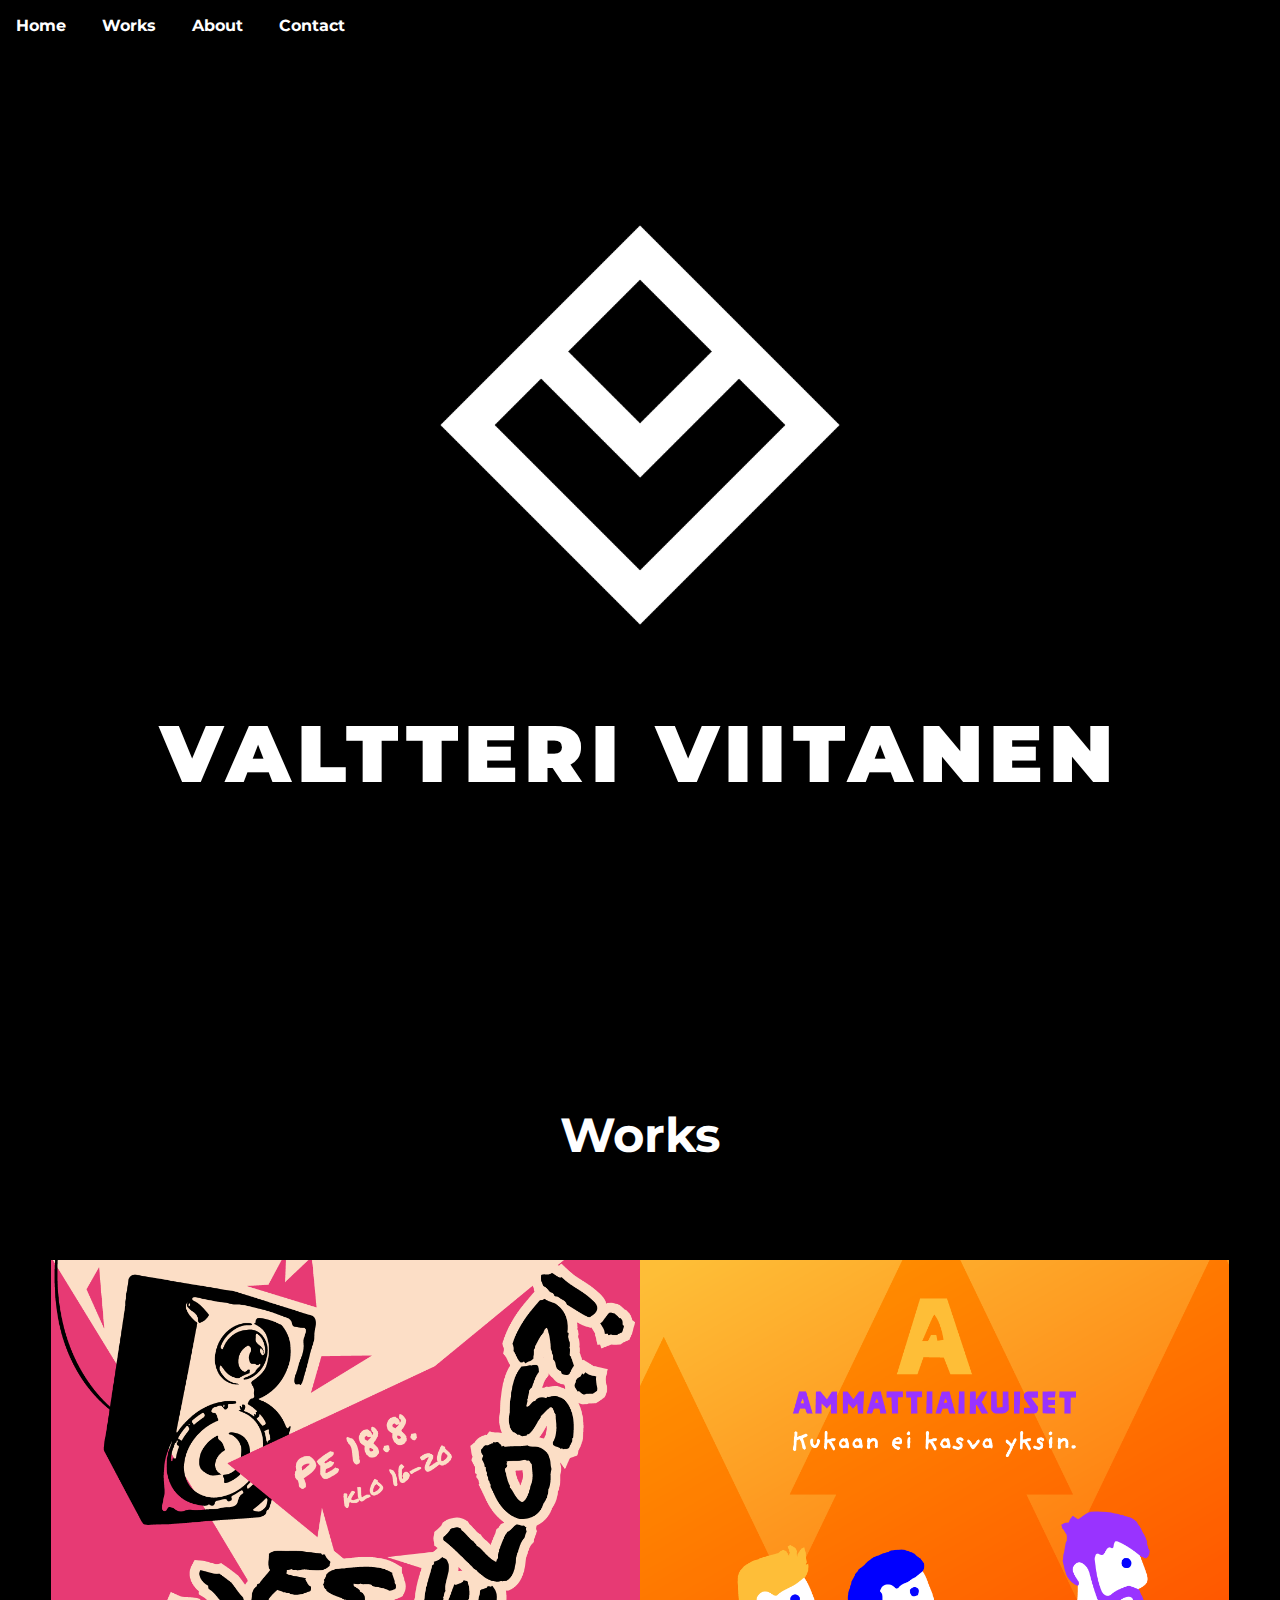
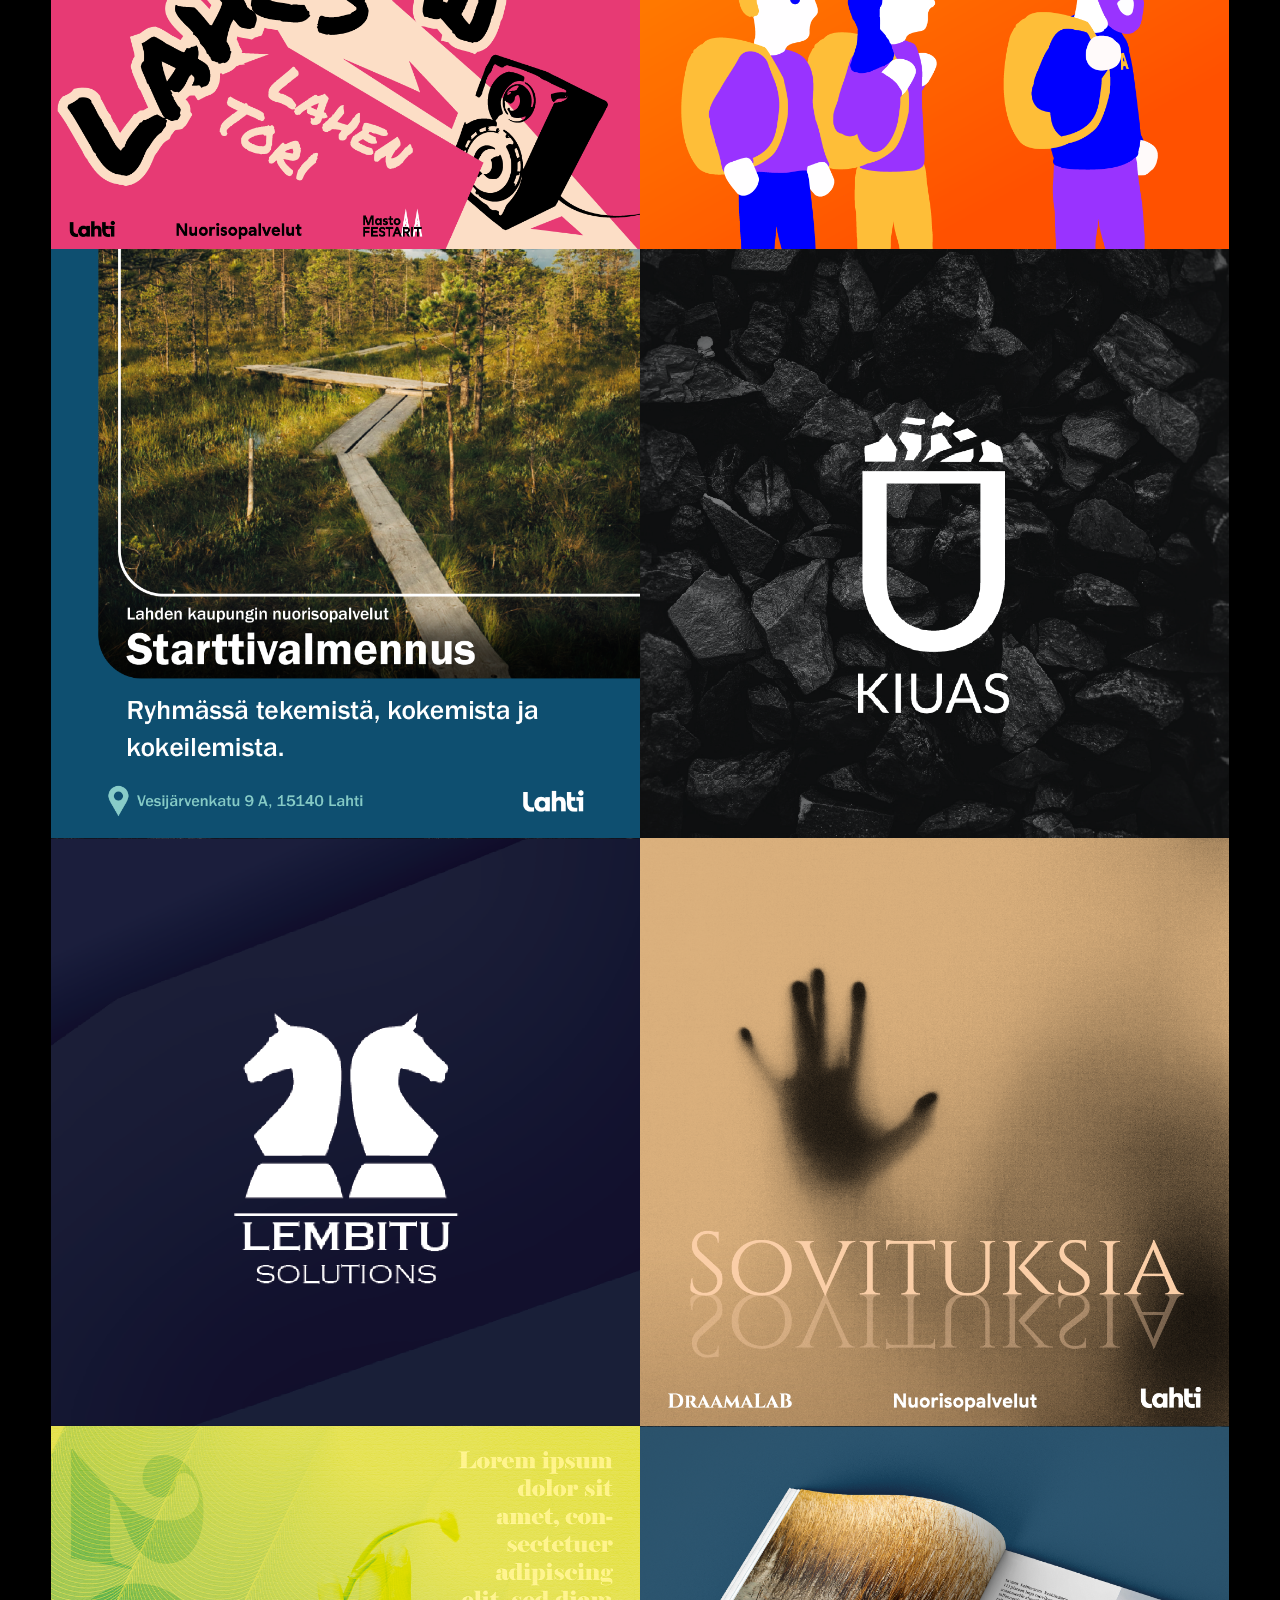
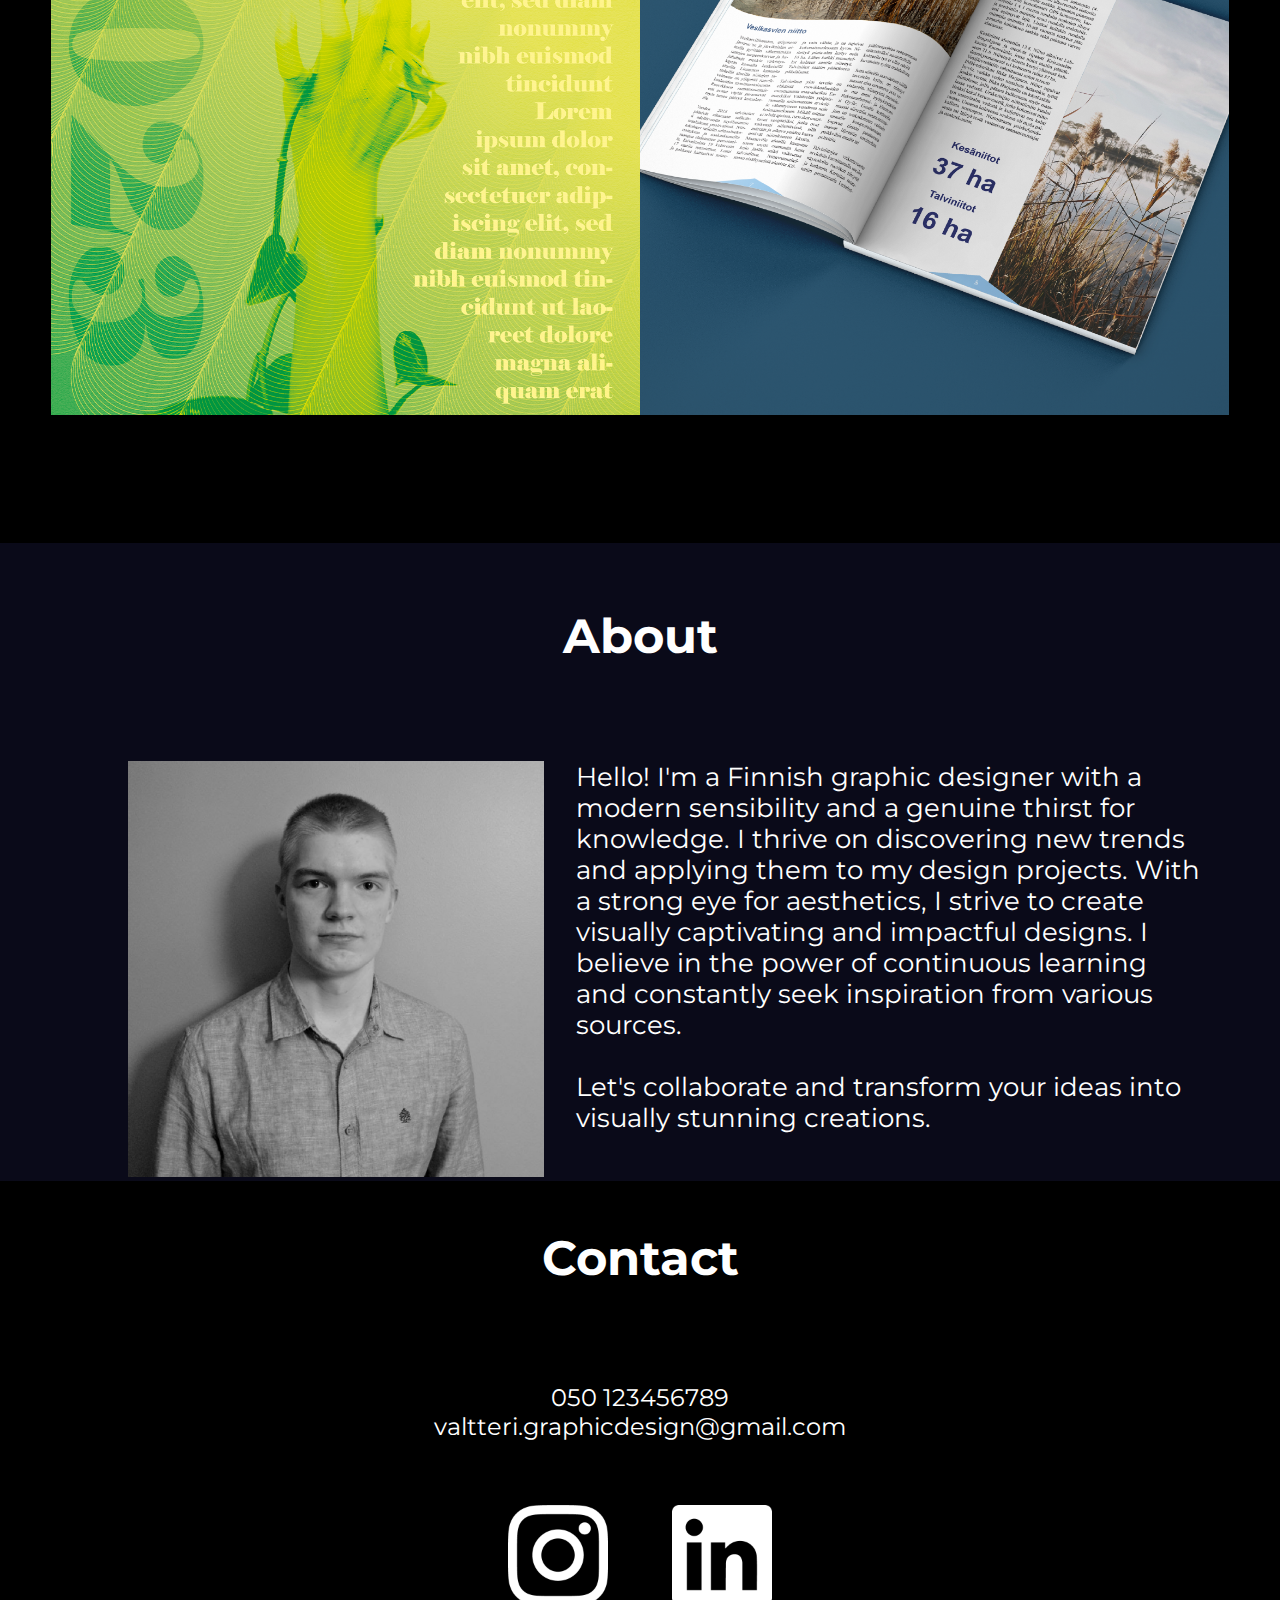
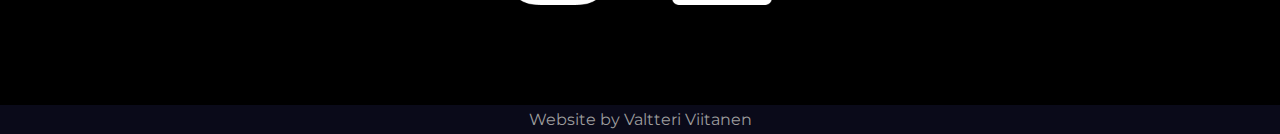
==== index.html @ b4499eb2 "Updated files" ====
<!doctype html>
<html>
<head>
<meta charset="utf-8">
<title>Valtteri Viitanen Portfolio</title>
<link rel="icon" type="image/x-icon" href="img/logo.ico">
<link href="Styles.css" rel="stylesheet" type="text/css">
<link rel="stylesheet" href="https://fonts.googleapis.com/css2?family=Montserrat">
	

</head>
<header>
	<nav>
	<ul class="navigation-bar"><b>
		<li><a href="#" class="navigation">Home</a></li>
		<li><a href="#gallery" class="navigation">Works</a></li>
		<li><a href="#about" class="navigation">About</a></li>
		<li><a href="#contact" class="navigation">Contact</a></li>
		</b>
		</ul>
	</nav>
</header>

	<body style="background-color: black">
	<img src="img/logo-02.png" alt="logo" width="546" height="546" class="mainlogo"/>
<h1><strong>Valtteri Viitanen</strong></h1>
		
		
<section class="gallery">
	  <h2 id="gallery">
			Works</h2>
  <div  class="grid">
	<div class="img-wrapper">
		<a href="VV work 1.html">
		<img class="blur" src="img/Lahes_Elos_Instagram_1080x1080_Pinkki.png" alt="poster"></a>
		<div class="content fade"><a href="VV work 1.html">Lahes Elos?!</div>
	  </div><div class="img-wrapper">
		<a href="VV work 2.html">
		<img class="blur" src="img/aa-kuvitus4.png" alt="logo"></a>
		<div class="content fade"><a href="VV work 2.html">Ammattiaikuiset</a></div>
	  </div><div class="img-wrapper">
		<a href="VV work 3.html">
		<img class="blur" src="img/gallery-print.png" alt="print"></a>
		<div class="content fade"><a href="VV work 3.html">Lahti youth-services flyers</a></div>
	  </div><div class="img-wrapper">
		<a href="VV work 4.html">
		<img class="blur" src="img/kiuas-gallery-01.png" alt="render"></a>
		<div class="content fade"><a href="VV work 4.html">Kiuas</a></div>
	  </div><div class="img-wrapper">
		<a href="VV work 5.html">
		<img class="blur" src="img/lembitu-gallery-01.png" alt="some"></a>
		<div class="content fade"><a href="VV work 5.html">Lembitu Solutions</a></div>
	  </div><div class="img-wrapper">
		<a href="VV work 6.html">
		<img class="blur" src="img/Sovituksia_Instagram_1x1-01.png" alt="illustration"></a>
		<div class="content fade"><a href="VV work 6.html">Sovituksia</a></div>
	</div><div class="img-wrapper">
		<a href="VV work 7.html">
		<img class="blur" src="img/gallery-poster.png" alt="illustration"></a>
		<div class="content fade"><a href="VV work 7.html">Lahti youth-services</a></div>
	</div><div class="img-wrapper">
		<a href="VV work 8.html">
		<img class="blur" src="img/vesijärvi-gallery-01.png" alt="illustration"></a>
		<div class="content fade"><a href="VV work 8.html">Päijät-Hämeen Vesijärvisäätiö</a></div>
	  </div>
	</div>
	</section>

<section class="about">
	<h2 id="about">
			About</h2>
<div class="about-container">
	<div class="about-img"><img src="img/valtteri_bw-01.png" alt=""></div>
	<div class="about-txt"><p> Hello! I'm a Finnish graphic designer with a modern sensibility and a genuine thirst for knowledge. I thrive on discovering new trends and applying them to my design projects. With a strong eye for aesthetics, I strive to create visually captivating and impactful designs. I believe in the power of continuous learning and constantly seek inspiration from various sources.<br><br>Let's collaborate and transform your ideas into visually stunning creations.</p></div></div>
		</section>
		
<section class="contact">
	
	</section>
	<h2 id="contact">
			Contact</h2>
	<ul class="contact">
		<li>050 123456789 </li>
		<li>valtteri.graphicdesign@gmail.com </li>
		</ul>
	<div class="social-media">
		<a href="https://www.instagram.com/theakkiv/"><img src="img/ig-logo.png" alt=""></a>
		<a href=""><img src="img/in-logo.png" alt=""></a>
		</div>
</body>
	<footer><p>Website by Valtteri Viitanen</p></footer>
</html>
---- Styles.css ----
@charset "utf-8";
* {
margin:0;
padding:0;
}

body{
	margin: 0;
	overflow-x: hidden;
}

html {
  scroll-behavior: smooth;
}

h1{
	color: #FFFFFF;
	font-family:Montserrat;
	text-align: center;
	font-size: 5em;
	text-transform: uppercase;
	letter-spacing: 0.08em;
	padding-bottom: 3.2em;
	padding-top: 1em;
}

.mainlogo {
	padding-top: 25vh;
	display: block;
	margin-left: auto;
	margin-right: auto;
	width: 20%;
	height: 20%;
	min-width: 400px;
}

.navigation-bar{
	position: fixed;
	background: rgba(0,0,0,1);
	padding: 1em;
	z-index: 2;
	width: 100%;
}

.navigation-bar li{
	display: inline;
	padding-right: 2em;
	
}

a{
	color: #FFFFFF;
	text-decoration: none;
	font-family:Montserrat;
}

.navigation:hover{
	text-decoration: underline;
	color: rgba(255,88,0,1.00)
}

.navigation-bar ul {
  position: fixed;
  top: 0;
  width: 100%;
}

h2{
	color: #FFFFFF;
	font-family:Montserrat;
	text-align: center;
	font-size: 3em;
	padding-top: 1em;
	padding-bottom: 2em;
}

.gallery {
	padding-bottom: 8em;
	padding-left: 4vw;
	padding-right: 4vw;
}

.grid{
	display: grid;
	grid-template-columns: repeat(auto-fit, minmax(500px, 1fr));
}

.img-wrapper{
	position: relative;
	overflow: hidden;
}

.img-wrapper img{
	display: block;
	width: 100%;
	aspect-ratio: 1 / 1;
	object-fit: cover;
	object-position: center;
	}

.img-wrapper .content{
	position: absolute;
	inset: 0;
	font-size: 4em;
	font-family: montserrat;
	color: white;
	padding: 1em;
	background: rgba(0,0,0,0.70);
	display: flex;
	justify-content: center;
	align-items: center;
}

.img-wrapper img,
.img-wrapper .content{
	transition: 250ms ease-in-out;
	}

.img-wrapper .content.fade{
	opacity: 0;
}

.img-wrapper:hover .content.fade{
	opacity: 1;
}

.img-wrapper:hover img.blur{
	filter: blur(5px);
}

.about{
	padding-top: 1em;
	background: rgba(10,10,25,1.00);
}

.about p{
	color: white;
	font-family: montserrat;
	font-size: clamp(20px, 2vw, 28px);
}

.float-container{
	display: flex;
	padding-left: 2vw;
	padding-right: 2vw;

}

.portrait{
	width: 40vw;
	padding: 3vw;
}

.contact li{
	color: white;
	font-family: montserrat;
	font-size: clamp(16px, 3vw, 24px);
	text-align: center
	
}

.social-media{
	display: flex;
	justify-content: center;
	padding: 4em;
	padding-bottom: 6em;
}

.social-media img{
	padding-left: 2em;
	padding-right: 2em;
	max-width: clamp(40px, 20vw, 100px);
	height: auto;
	transition: transform .2s;
}

footer{
	color:rgba(157,157,157,1.00);
	font-family: montserrat;
	text-align: center;
	padding-bottom: 5px;
	padding-top: 5px;
	background: rgba(10,10,25,1.00);
}

.works {
	padding-top: 1em;
	padding-bottom: 1em;
	background: rgba(10,10,25,1.00);
}

.works-images{
	max-width: 95vw;
	display: block;
	margin-left: auto;
	margin-right: auto;
}

.works-images img{
	display: block;
	margin-left: auto;
	margin-right: auto;
	height: auto;
	width: auto;
	max-width: 100%;
	max-height: 90vh;
	padding-bottom: 1.5em;
	padding-top: 1.5em;
}

.social-media img:hover{
	transform: scale(1.1);
}

.description p{
	color: rgba(150,150,175,1.00);
	font-family: montserrat;
	text-align: center;
	padding: 1em;
}

.description{
	background: rgba(10,10,25,1.00);
	display: block;
	margin-left: auto;
	margin-right: auto;
	max-width: 1000px;
	width: auto;
	height: auto;
	margin-top: 6em;
}

.description h3{
	color: white;
	font-family: montserrat;
	text-align: center;
	padding-top: 1em;
}

.about-container{
	display: flex;
	flex-direction: row;
	padding-left: 5em;
	padding-right: 5em;
	max-width: 1200px;
	margin-left: auto;
	margin-right: auto;
}

.about-img{
	flex: 0.8;
	margin-left: 3em;
}

.about-txt{
	flex: 1.2;
	margin-left: 2em;
	margin-bottom: 2em;
}

.about-img img{
	width: 100%;
}

@media (max-width: 1000px) {
	.about-container{
		flex-direction: column;
		text-align: center;
		padding-left: 0;
		padding-right: 0;
	}
	.about-img{
		width: 80vw;
		display: block;
		margin-left: auto;
		margin-right: auto;
	}
	.about-txt{
		margin-left: 0;
		margin-bottom: 0;
		padding: 2em;
	}
}

.works-image-2{
	display: flex;
	flex-wrap: wrap;
}
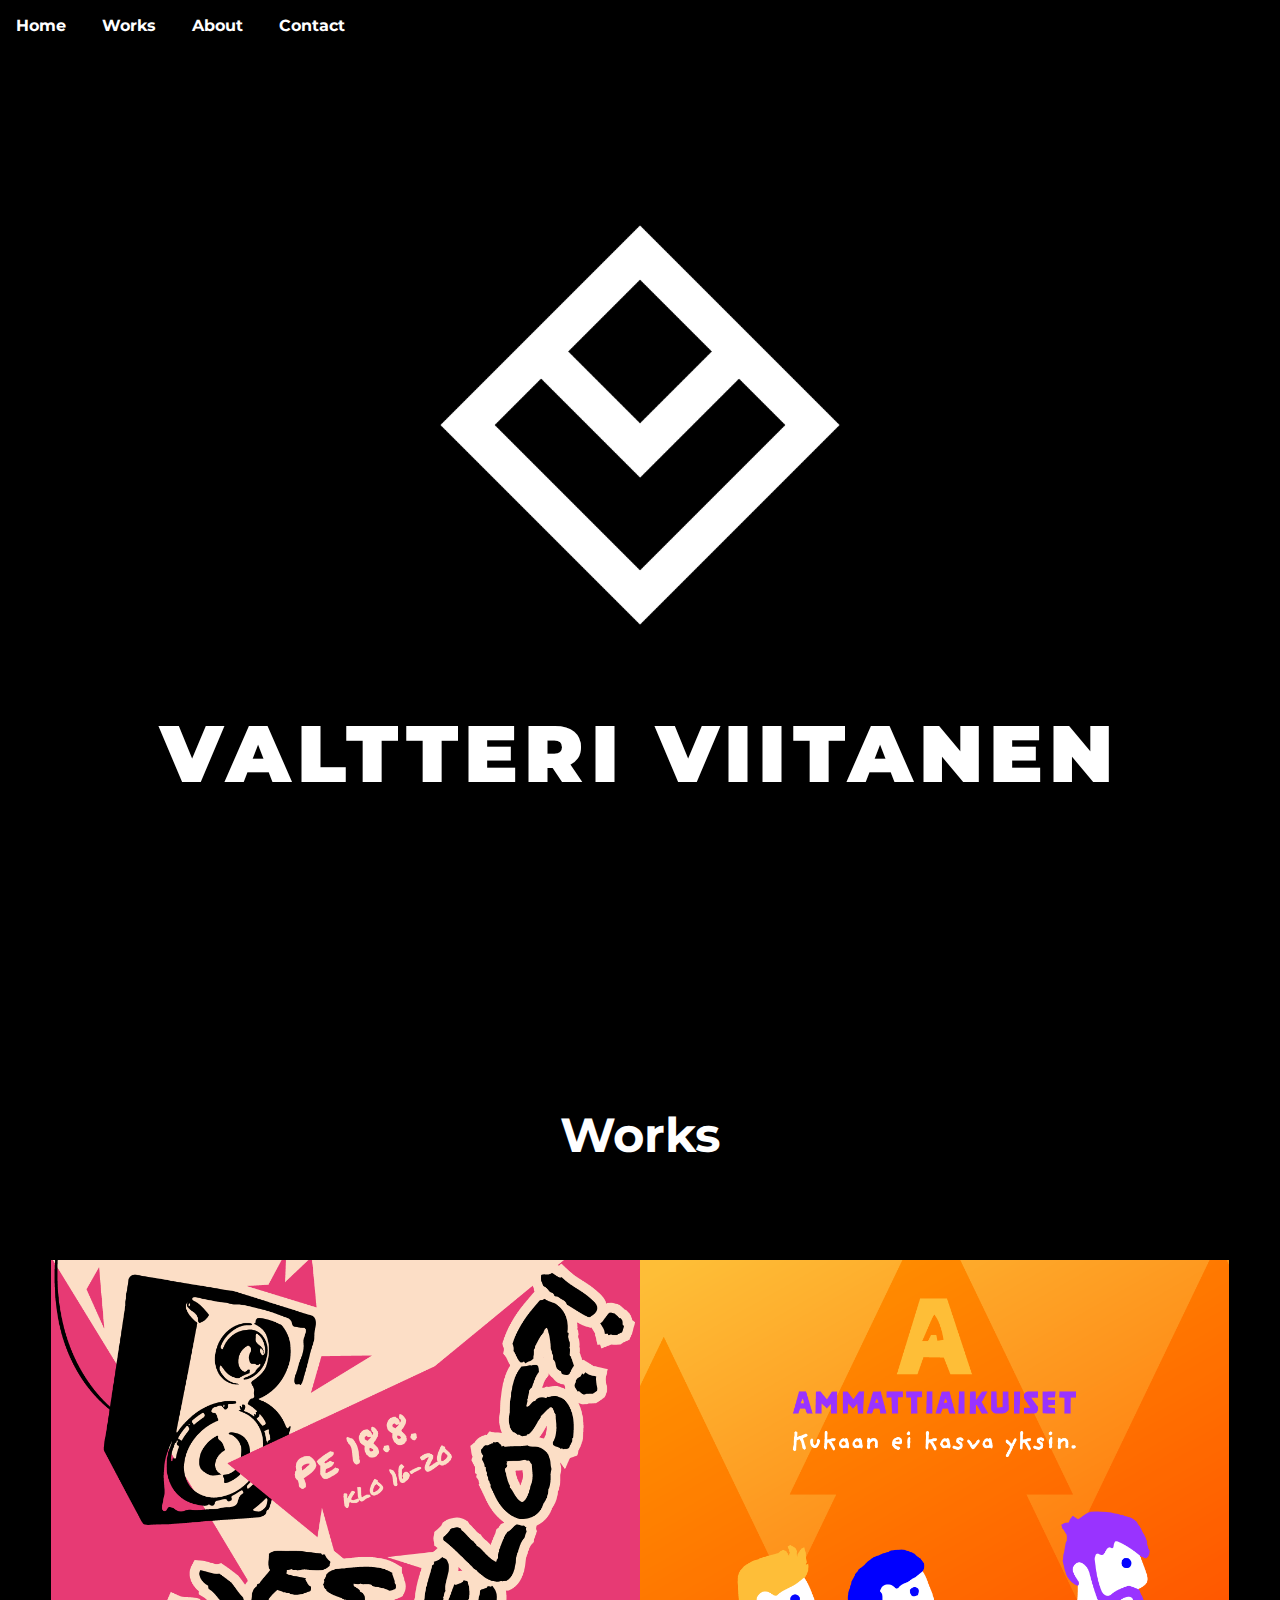
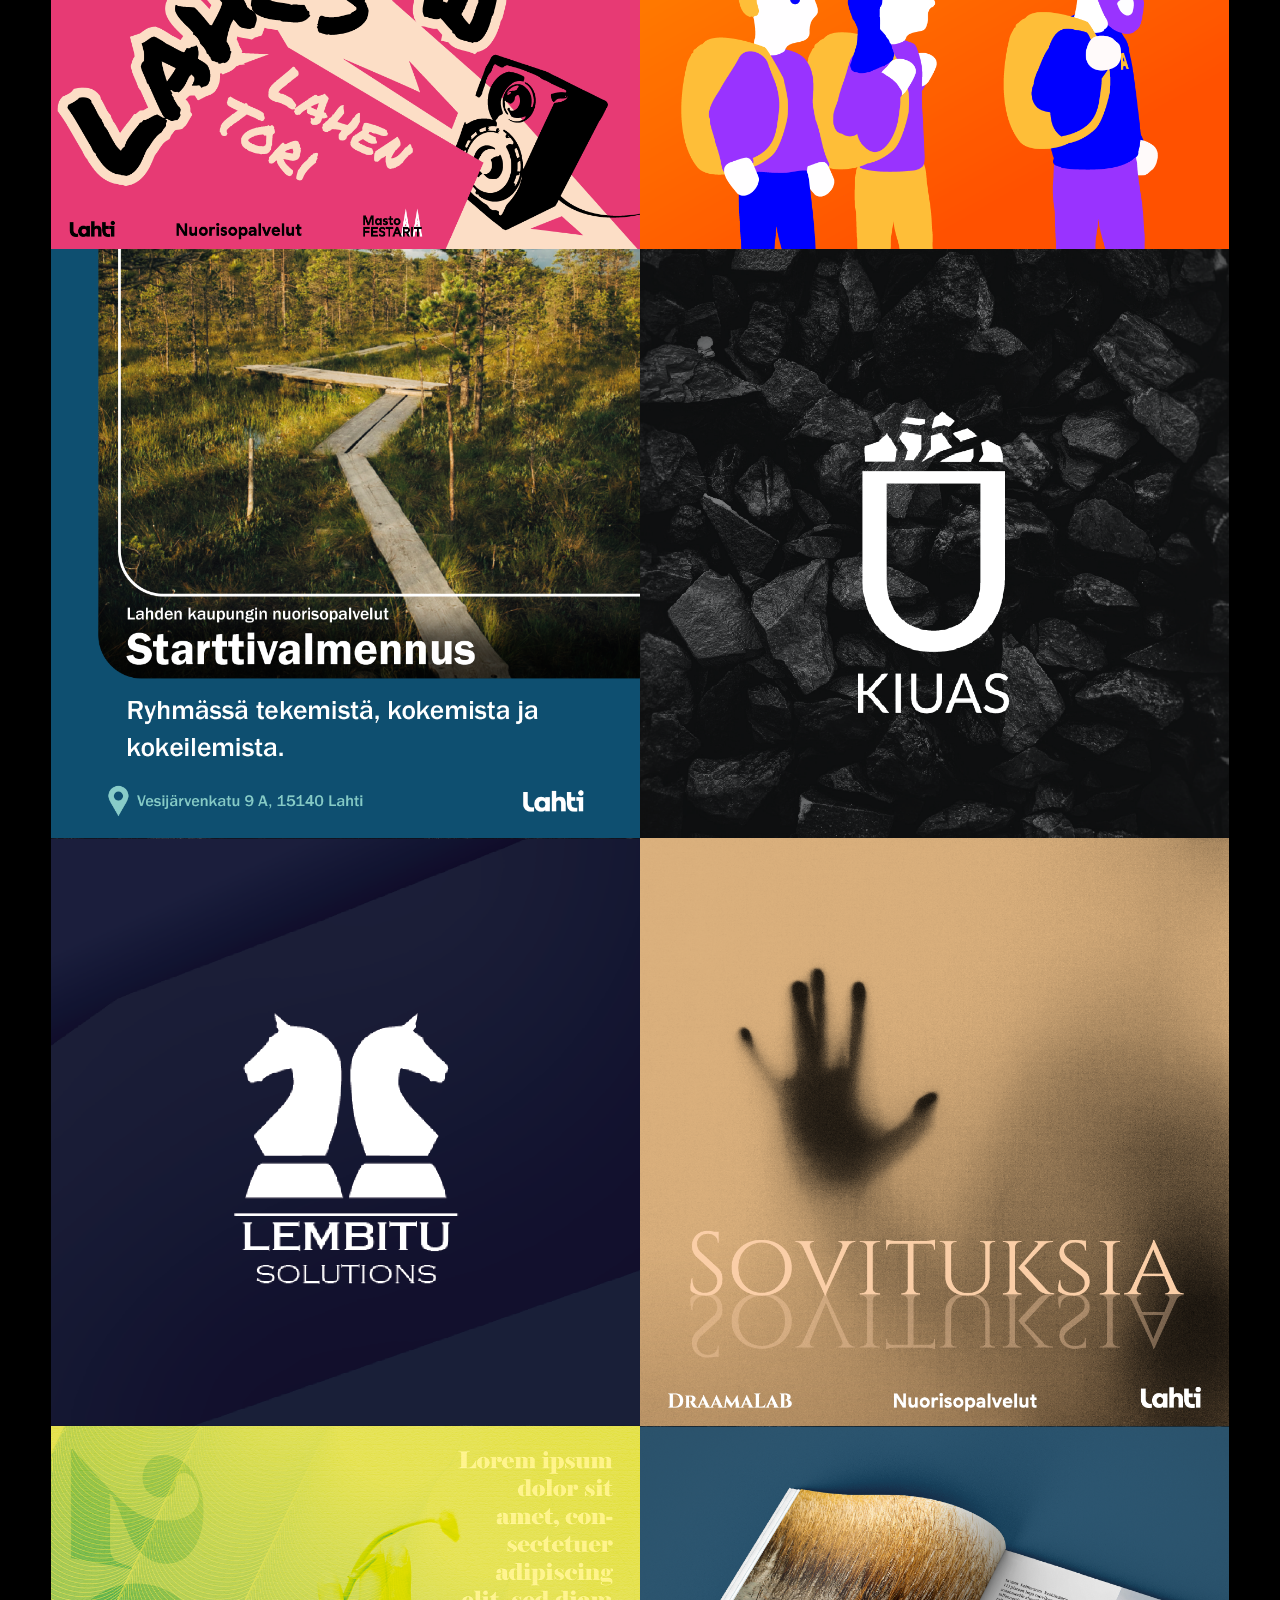
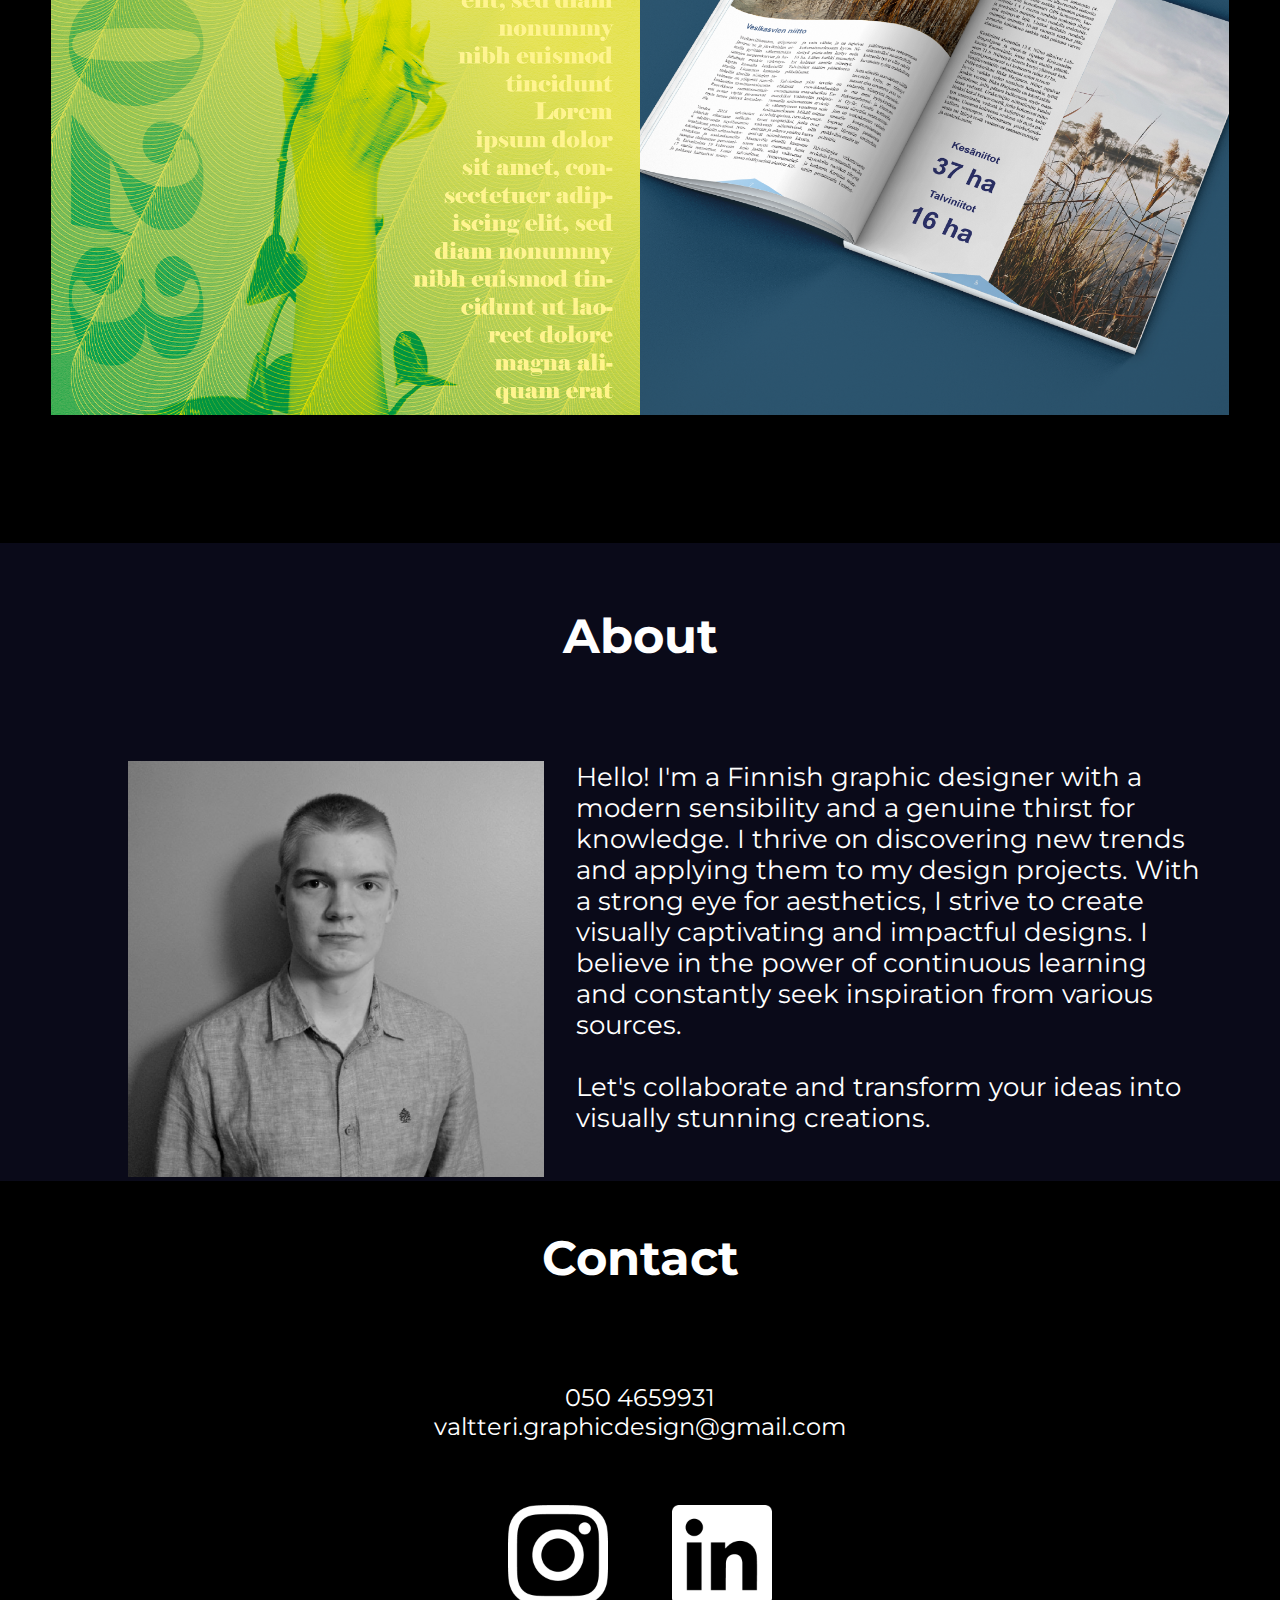
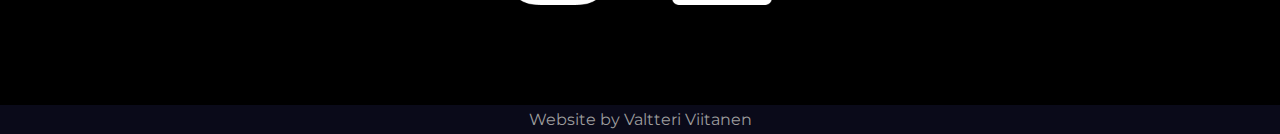
==== commit e25a3cba: "contact fix" ====
--- a/index.html
+++ b/index.html
@@ -80,7 +80,7 @@
 	<h2 id="contact">
 			Contact</h2>
 	<ul class="contact">
-		<li>050 123456789 </li>
+		<li>050 4659931 </li>
 		<li>valtteri.graphicdesign@gmail.com </li>
 		</ul>
 	<div class="social-media">
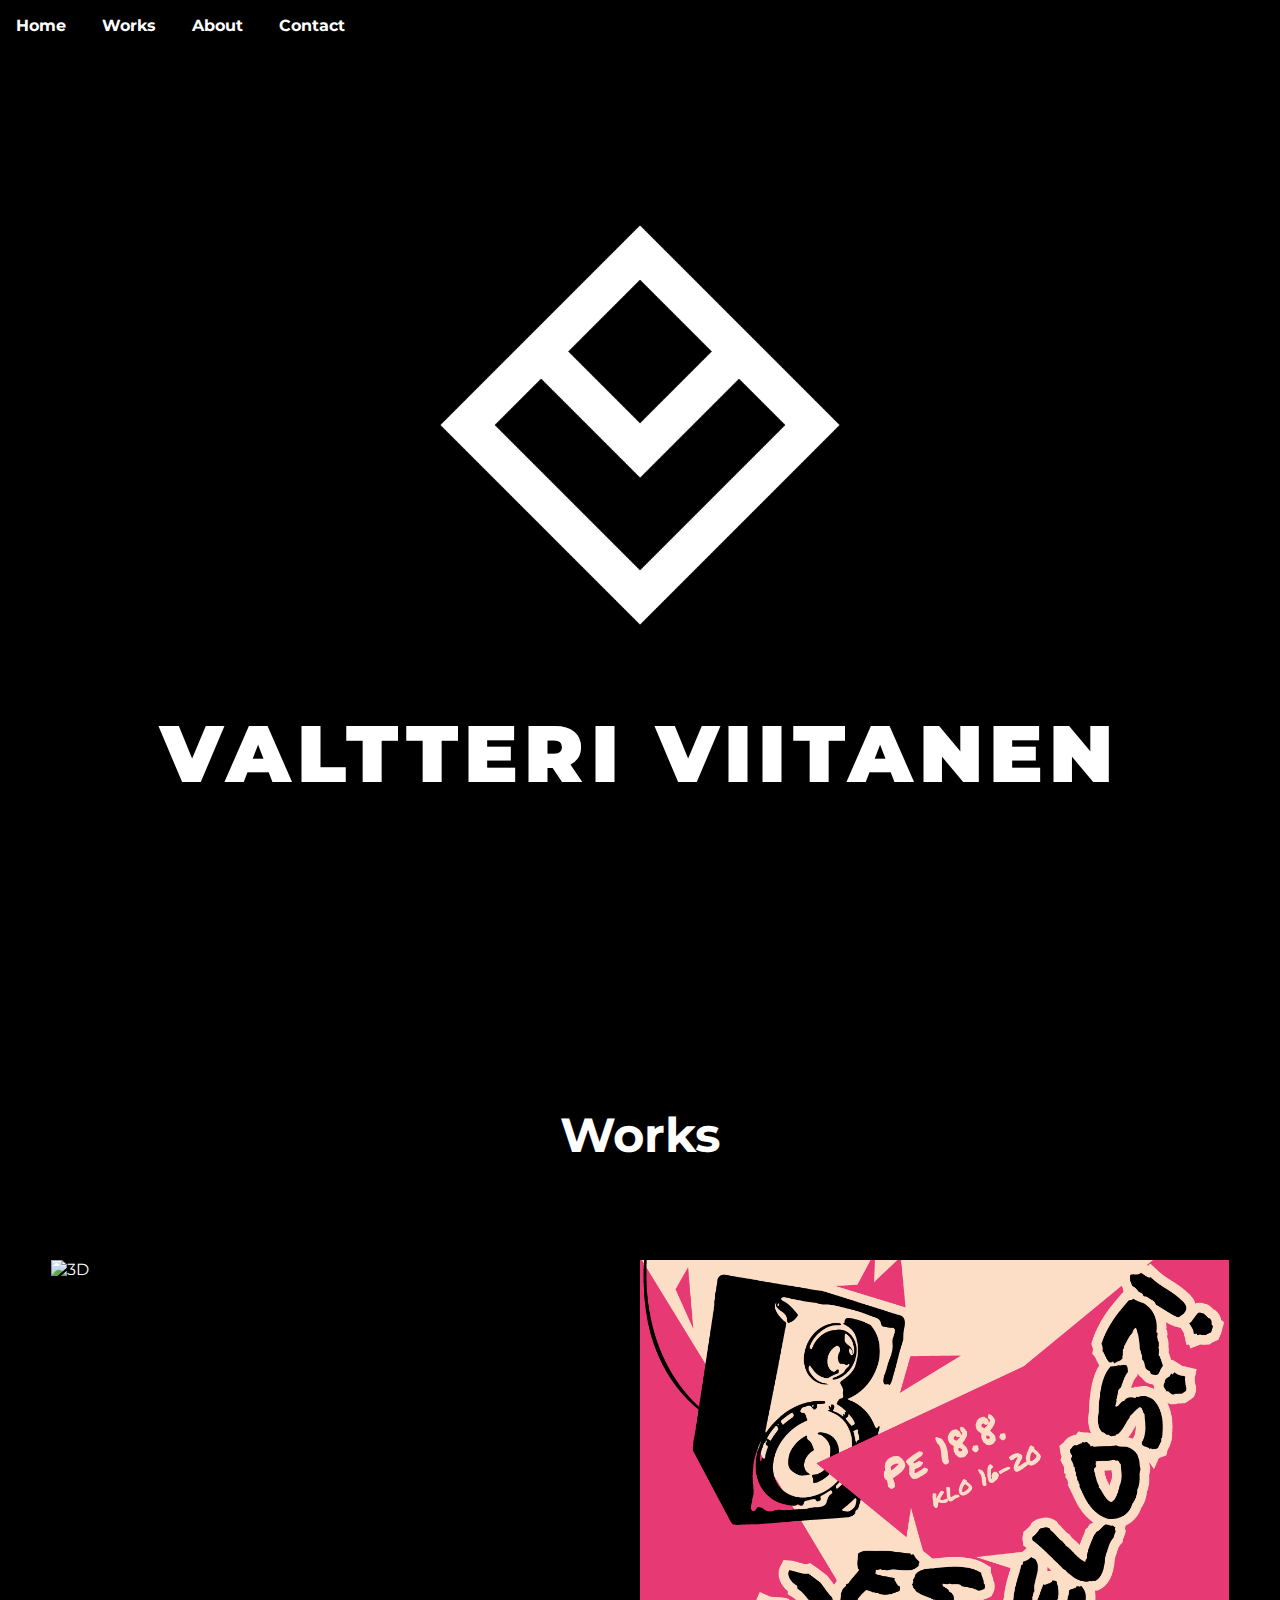
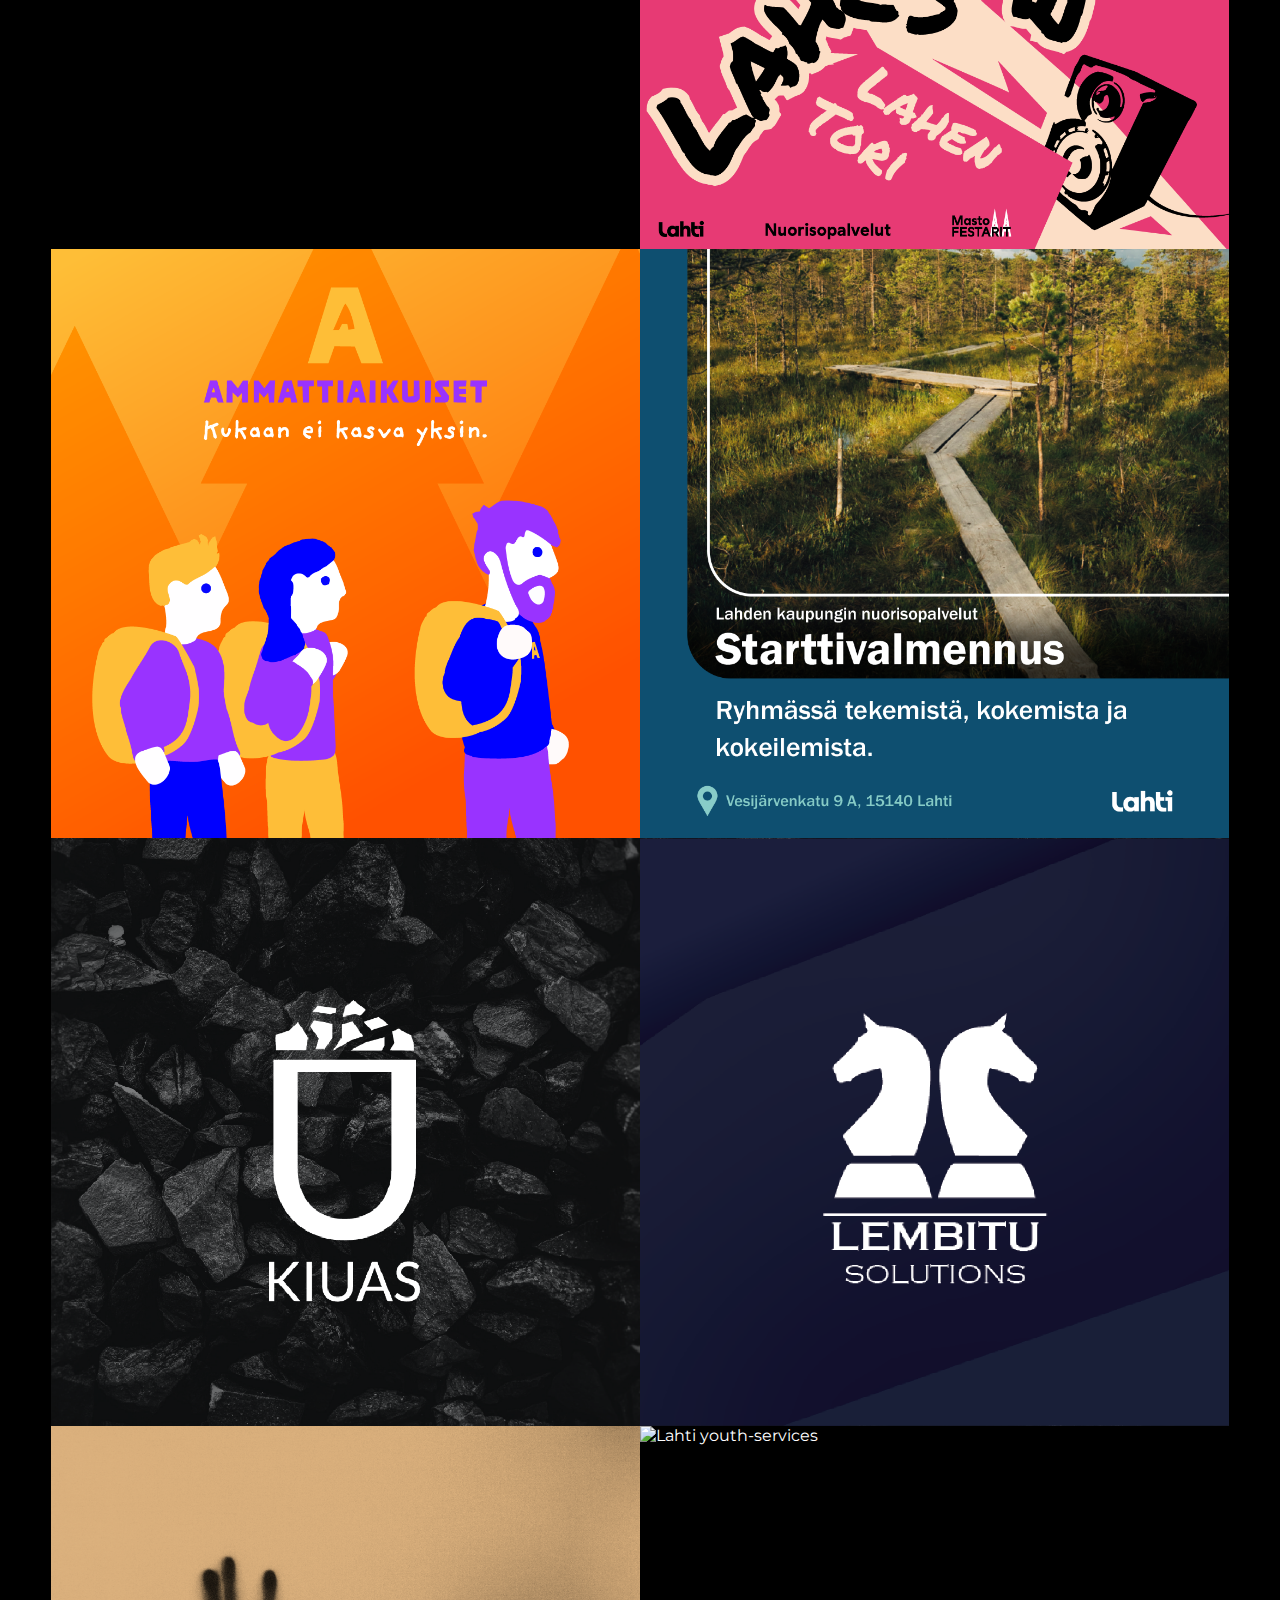
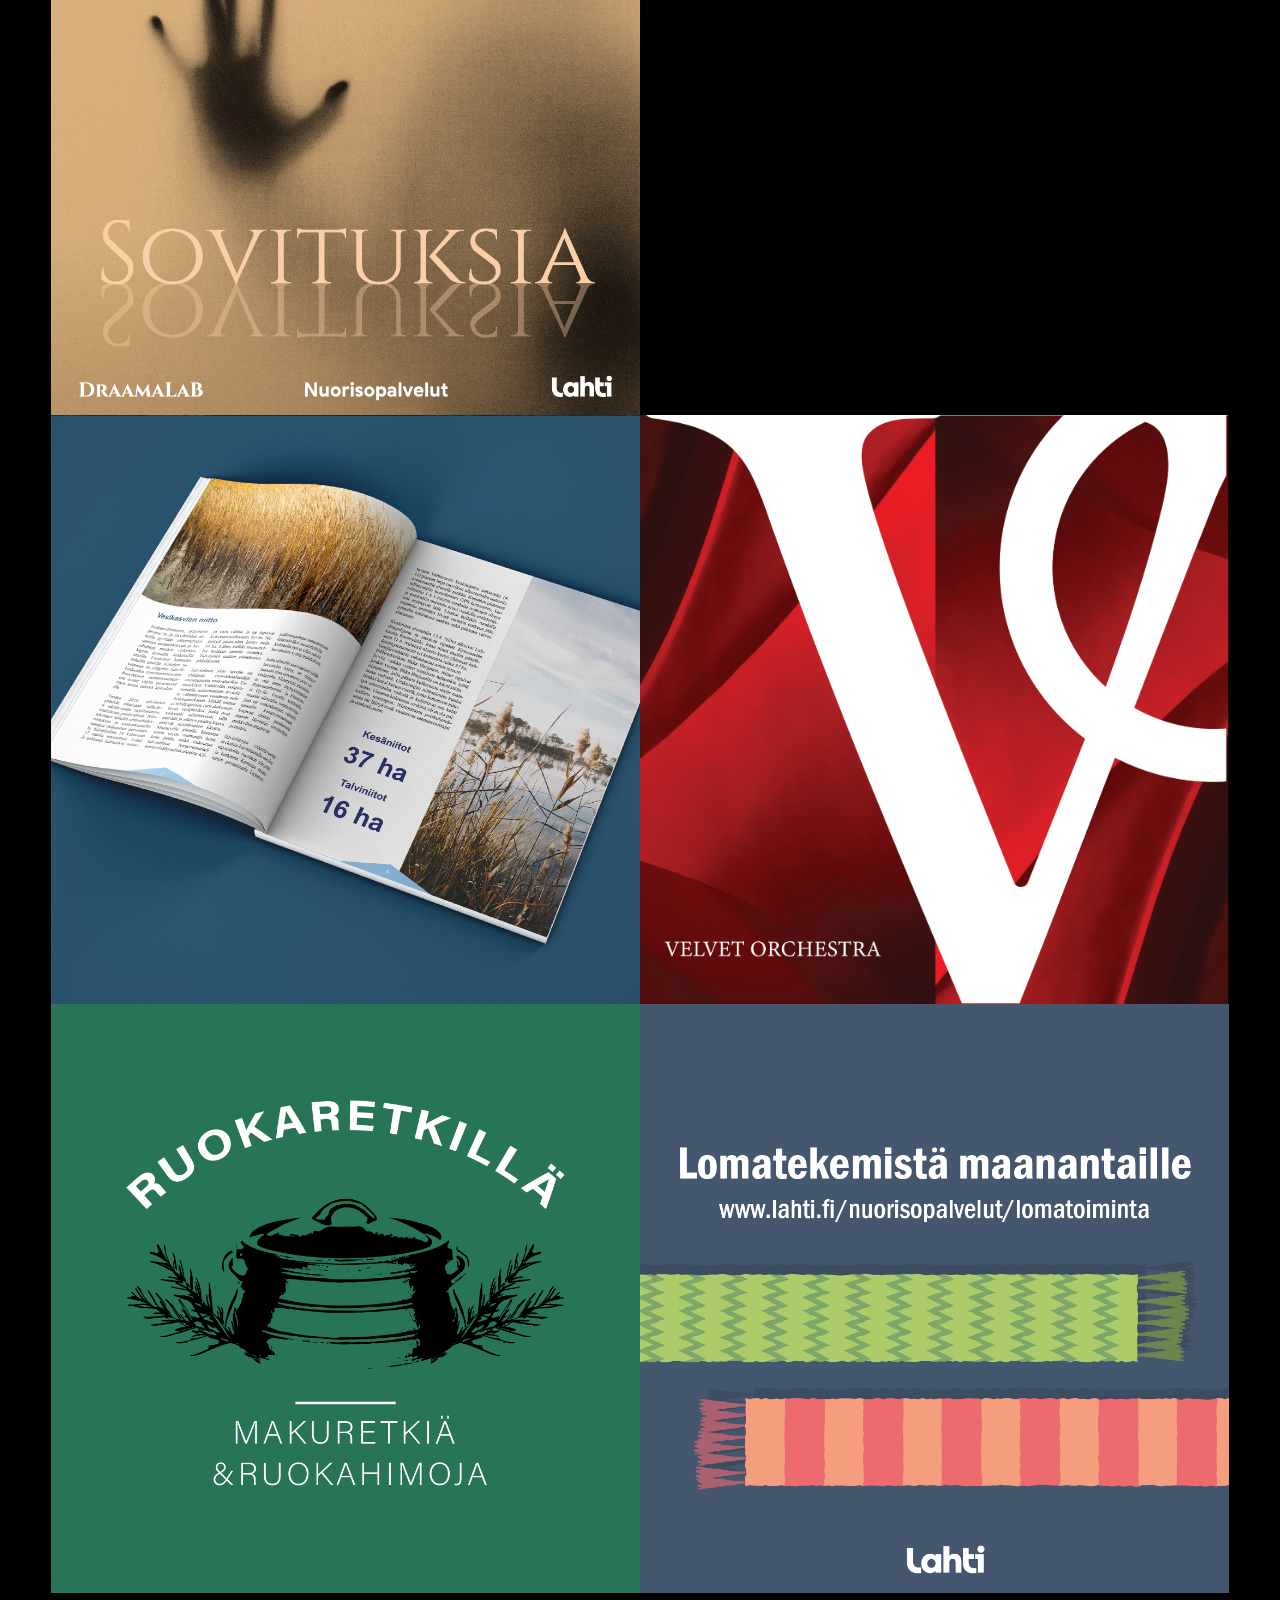
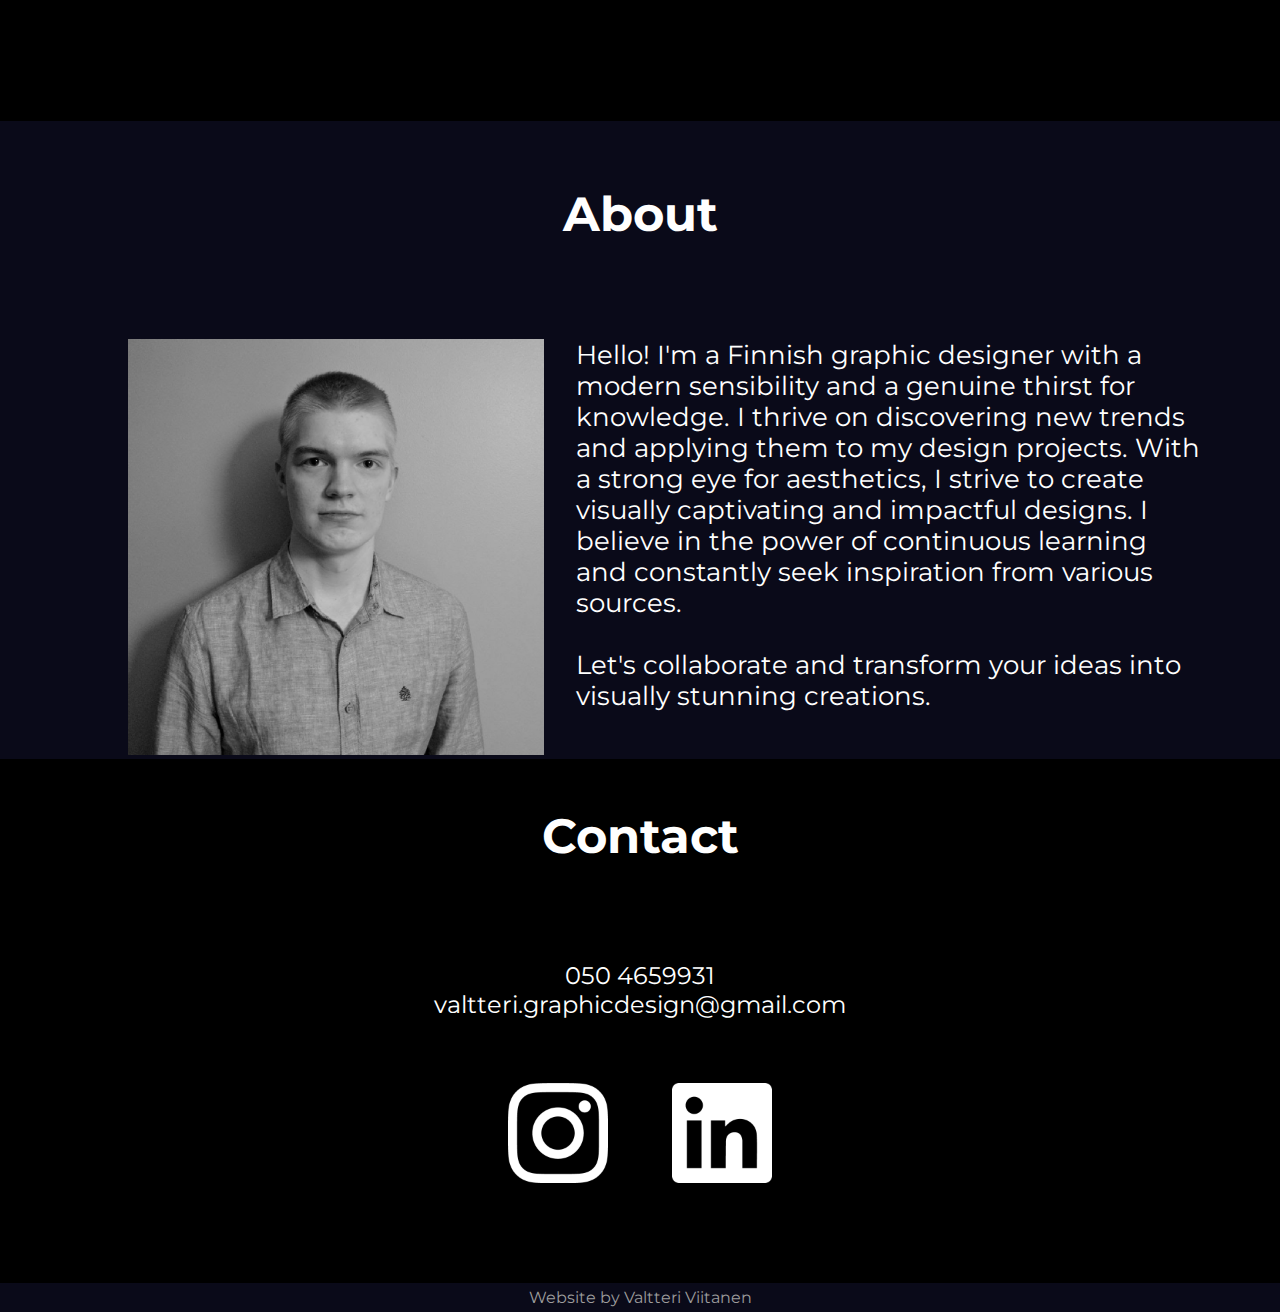
==== commit b33c099f: "Added content" ====
--- a/index.html
+++ b/index.html
@@ -31,37 +31,53 @@
 			Works</h2>
   <div  class="grid">
 	<div class="img-wrapper">
+		<a href="VV work 9.html">
+		<img class="blur" src="img/911 render square thumbnail.png" alt="3D"></a>
+		<div class="content fade"><a href="VV work 9.html">3D</div>
+	</div><div class="img-wrapper">
 		<a href="VV work 1.html">
-		<img class="blur" src="img/Lahes_Elos_Instagram_1080x1080_Pinkki.png" alt="poster"></a>
+		<img class="blur" src="img/Lahes_Elos_Instagram_1080x1080_Pinkki.png" alt="Lahes Elos?!"></a>
 		<div class="content fade"><a href="VV work 1.html">Lahes Elos?!</div>
 	  </div><div class="img-wrapper">
 		<a href="VV work 2.html">
-		<img class="blur" src="img/aa-kuvitus4.png" alt="logo"></a>
+		<img class="blur" src="img/aa-kuvitus4.png" alt="Ammattiaikuiset"></a>
 		<div class="content fade"><a href="VV work 2.html">Ammattiaikuiset</a></div>
 	  </div><div class="img-wrapper">
 		<a href="VV work 3.html">
-		<img class="blur" src="img/gallery-print.png" alt="print"></a>
+		<img class="blur" src="img/gallery-print.png" alt="Lahti youth-services flyers"></a>
 		<div class="content fade"><a href="VV work 3.html">Lahti youth-services flyers</a></div>
 	  </div><div class="img-wrapper">
 		<a href="VV work 4.html">
-		<img class="blur" src="img/kiuas-gallery-01.png" alt="render"></a>
+		<img class="blur" src="img/kiuas-gallery-01.png" alt="Kiuas"></a>
 		<div class="content fade"><a href="VV work 4.html">Kiuas</a></div>
 	  </div><div class="img-wrapper">
 		<a href="VV work 5.html">
-		<img class="blur" src="img/lembitu-gallery-01.png" alt="some"></a>
+		<img class="blur" src="img/lembitu-gallery-01.png" alt="Lembitu Solutions"></a>
 		<div class="content fade"><a href="VV work 5.html">Lembitu Solutions</a></div>
 	  </div><div class="img-wrapper">
 		<a href="VV work 6.html">
-		<img class="blur" src="img/Sovituksia_Instagram_1x1-01.png" alt="illustration"></a>
+		<img class="blur" src="img/Sovituksia_Instagram_1x1-01.png" alt="Sovituksia"></a>
 		<div class="content fade"><a href="VV work 6.html">Sovituksia</a></div>
 	</div><div class="img-wrapper">
 		<a href="VV work 7.html">
-		<img class="blur" src="img/gallery-poster.png" alt="illustration"></a>
+		<img class="blur" src="img/gallery-poster2.png" alt="Lahti youth-services"></a>
 		<div class="content fade"><a href="VV work 7.html">Lahti youth-services</a></div>
 	</div><div class="img-wrapper">
 		<a href="VV work 8.html">
-		<img class="blur" src="img/vesijärvi-gallery-01.png" alt="illustration"></a>
+		<img class="blur" src="img/vesijärvi-gallery-01.png" alt="Päijät-Hämeen Vesijärvisäätiö"></a>
 		<div class="content fade"><a href="VV work 8.html">Päijät-Hämeen Vesijärvisäätiö</a></div>
+	  </div><div class="img-wrapper">
+		<a href="VV work 10.html">
+		<img class="blur" src="img/albumcover-01.png" alt="Velvet Orchestra"></a>
+		<div class="content fade"><a href="VV work 10.html">Velvet Orchestra</a></div>
+	  </div><div class="img-wrapper">
+		<a href="VV work 11.html">
+		<img class="blur" src="img/Ruokaretkillä logo v2 -01.png" alt="Logo Designs"></a>
+		<div class="content fade"><a href="VV work 11.html">Logo Designs</a></div>
+	  </div><div class="img-wrapper">
+		<a href="VV work 12.html">
+		<img class="blur" src="img/1 lomatekemistä maanantaille.png" alt="Winter break"></a>
+		<div class="content fade"><a href="VV work 12.html">Lahti Winter Break</a></div>
 	  </div>
 	</div>
 	</section>
--- a/Styles.css
+++ b/Styles.css
@@ -287,5 +287,8 @@
 	flex-wrap: wrap;
 }
 
-
+video{
+	display: block;
+	margin: 0 auto;
+}
 	